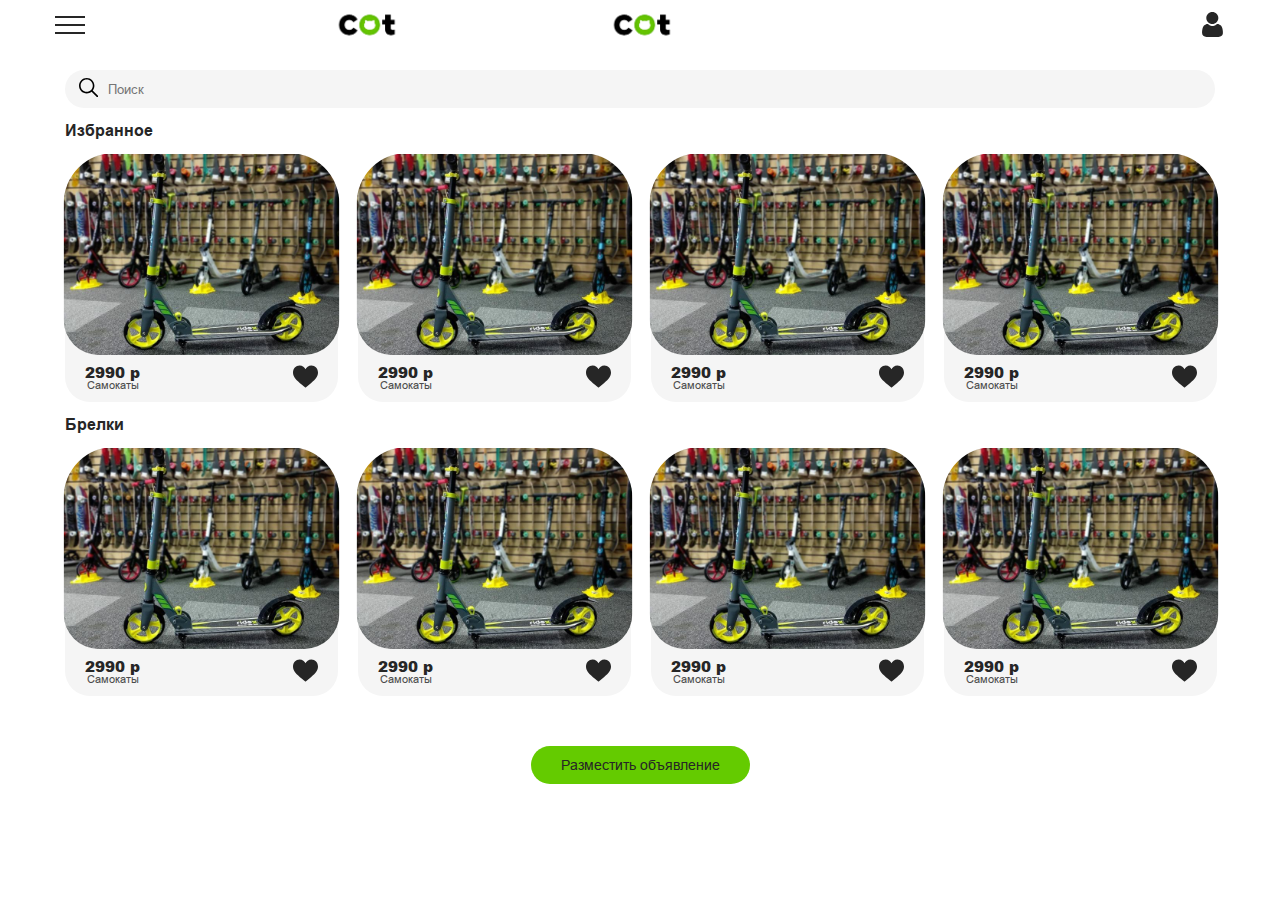
==== products.html @ 9c45a815 "all" ====
<!DOCTYPE html>
<html lang="en">
   <head>
      <meta charset="UTF-8" />
      <meta name="viewport" content="width=device-width, initial-scale=1.0" />
      <title>Cot – Products</title>
      <link rel="shortcut icon" href="favicon.ico" />
      <link rel="stylesheet" href="./css/products.min.css" />
   </head>
   <body>
      <div class="wrapper">
         <header class="header">
   <div class="header__container container">
      <div class="header__menu menu">
         <div class="menu__icon icon-menu">
            <span></span>
            <span></span>
            <span></span>
         </div>
         <nav class="menu__body">
            <div class="menu__header">
               <div class="menu__container container">
                  <p class="menu__title">Категории</p>
                  <div class="menu__icon icon-menu active">
                     <span></span>
                     <span></span>
                     <span></span>
                  </div>
               </div>
            </div>
            <ul class="menu__list">
               <li>
                  <a href="./products.html" class="menu__link">
                     <div class="menu__cat-icon">
                        <svg
                           xmlns="http://www.w3.org/2000/svg"
                           viewBox="0 0 510.234 510.234"
                        >
                           <path
                              d="m92.091 324.249c-11.946 0-21.666 9.719-21.666 21.666 0 11.946 9.719 21.666 21.666 21.666s21.666-9.719 21.666-21.666c-.001-11.947-9.72-21.666-21.666-21.666zm0 28.331c-3.675 0-6.666-2.99-6.666-6.666s2.99-6.666 6.666-6.666 6.666 2.99 6.666 6.666c-.001 3.676-2.991 6.666-6.666 6.666z"
                           />
                           <path
                              d="m420.723 324.249c-11.946 0-21.666 9.719-21.666 21.666 0 11.946 9.719 21.666 21.666 21.666s21.666-9.719 21.666-21.666-9.72-21.666-21.666-21.666zm0 28.331c-3.675 0-6.666-2.99-6.666-6.666s2.99-6.666 6.666-6.666 6.666 2.99 6.666 6.666-2.991 6.666-6.666 6.666z"
                           />
                           <path
                              d="m491.039 282.009v-.051-67.928c0-8.511-2.277-16.889-6.584-24.229l-8.697-14.821c-2.097-3.573-6.693-4.771-10.264-2.672-3.572 2.096-4.769 6.692-2.672 10.264l8.697 14.821c2.958 5.041 4.521 10.793 4.521 16.638v1.149h-15.06c-8.677 0-15.736 7.059-15.736 15.736v42.806c0 8.677 7.059 15.736 15.736 15.736h15.124c.461 3.7 3.611 6.565 7.436 6.565h.35c6.256 0 11.345 5.089 11.345 11.345v12.152h-30.121c-9.024-15.118-25.541-25.27-44.391-25.27s-35.367 10.152-44.391 25.27h-75.362l9.369-20.896c1.031-2.299 1.554-4.744 1.554-7.265v-61.179h50.129c4.142 0 7.5-3.358 7.5-7.5s-3.358-7.5-7.5-7.5h-35.125v-57.525h82.287l-.061 57.525h-15.139c-4.142 0-7.5 3.358-7.5 7.5s3.358 7.5 7.5 7.5h15.139c8.306 0 15.064-6.758 15.064-15.064v-60.084c0-6.809-5.539-12.361-12.418-12.377h-174.524c-3.029 0-5.956 1.095-8.24 3.083l-81.931 71.284c-2.36 2.054-3.198 5.356-2.102 8.286s3.896 4.872 7.024 4.872h144.895v61.179c0 .392-.081.771-.241 1.128l-12.12 27.033h-85.493c-4.142 0-7.5 3.358-7.5 7.5s3.358 7.5 7.5 7.5h171.301c-.83 3.669-1.282 7.479-1.282 11.396 0 1.257.061 2.499.15 3.734h-225.6c.089-1.235.15-2.477.15-3.734 0-3.916-.453-7.727-1.282-11.396h24.602c4.142 0 7.5-3.358 7.5-7.5s-3.358-7.5-7.5-7.5h-30.595c-5.321-8.915-13.249-16.094-22.725-20.491v-72.902l107.63-93.644c3.579-3.114 8.163-4.829 12.907-4.829h177.475c11.611 0 22.475 6.221 28.352 16.235l6.504 11.084c2.096 3.572 6.691 4.768 10.265 2.673 3.572-2.096 4.769-6.692 2.673-10.265l-6.504-11.084c-8.559-14.584-24.38-23.644-41.289-23.644h-177.475c-8.364 0-16.445 3.023-22.753 8.513l-108.09 94.044h-50.764c-29.052.001-52.687 23.636-52.687 52.688v80.587c0 8.913 7.251 16.164 16.164 16.164h27.792c7.519 19.251 26.254 32.932 48.135 32.932s40.616-13.68 48.135-32.932h232.362c7.519 19.251 26.254 32.932 48.135 32.932 21.882 0 40.617-13.68 48.136-32.932h25.163c8.94 0 16.213-7.273 16.213-16.212v-41.069c-.001-12.05-8.132-22.236-19.196-25.359zm-30.06-51.83h15.06v14.639h-15.795v-13.903c0-.405.33-.736.735-.736zm-.735 43.543v-13.903h15.795v14.639h-15.06c-.405 0-.735-.33-.735-.736zm-163.356-116.068h15.009v57.525h-15.009zm-58.727 0h43.728v57.525h-109.845zm-139.405 72.557v64.483c-2.184-.283-4.406-.444-6.666-.444-18.865 0-35.394 10.169-44.413 25.308-.248-.025-.499-.038-.753-.038h-31.924v-37.918h20.398c12.477 0 22.627-10.151 22.627-22.628s-10.15-22.627-22.627-22.627h-3.284c5.92-3.873 12.985-6.135 20.573-6.135h46.069zm-63.358 21.134c4.206 0 7.627 3.422 7.627 7.627 0 4.206-3.422 7.628-7.627 7.628h-20.365c.186-5.456 1.531-10.622 3.806-15.255zm-19.234 98.304c-.642 0-1.164-.522-1.164-1.164v-13.966h26.707c-.83 3.669-1.282 7.479-1.282 11.396 0 1.257.061 2.499.15 3.734zm75.927 32.931c-20.217 0-36.666-16.448-36.666-36.666s16.448-36.666 36.666-36.666 36.666 16.448 36.666 36.666-16.449 36.666-36.666 36.666zm328.632 0c-20.217 0-36.666-16.448-36.666-36.666s16.448-36.666 36.666-36.666 36.666 16.448 36.666 36.666-16.449 36.666-36.666 36.666zm73.298-32.931h-21.783c.089-1.235.15-2.477.15-3.734 0-3.916-.453-7.727-1.282-11.396h24.128v13.917c0 .669-.544 1.213-1.213 1.213z"
                           />
                           <path
                              d="m277.55 256.916c4.142 0 7.5-3.358 7.5-7.5s-3.358-7.5-7.5-7.5h-14.413c-4.142 0-7.5 3.358-7.5 7.5s3.358 7.5 7.5 7.5z"
                           />
                        </svg>
                     </div>
                     Автомобили
                  </a>
               </li>
               <li>
                  <a href="./products.html" class="menu__link">
                     <div class="menu__cat-icon">
                        <svg
                           xmlns="http://www.w3.org/2000/svg"
                           viewBox="0 0 512 512"
                        >
                           <path
                              d="M471.982,417.008Q472,416.5,472,416a32.036,32.036,0,0,0-32-32V236l28.8-21.6a8,8,0,0,0-.08-12.859L400,151.322V64a8,8,0,0,0,8-8V24a8,8,0,0,0-8-8H320a8,8,0,0,0-8,8V56a8,8,0,0,0,8,8V92.861l-59.28-43.32a8,8,0,0,0-9.44,0l-208,152A8,8,0,0,0,43.2,214.4L72,236V384a32.036,32.036,0,0,0-32,32q0,.5.018,1.008A32,32,0,0,0,48,480H464a32,32,0,0,0,7.982-62.992ZM328,32h64V48H328Zm8,72V64h48v75.63L335.243,104ZM256,65.908,450.555,208.084l-18.628,13.971L260.706,97.53a8,8,0,0,0-9.412,0L80.073,222.055,61.445,208.084ZM32,448a16.019,16.019,0,0,1,15.76-16l.019,0c.409.057.818.106,1.235.133a8,8,0,0,0,8.023-10.716A15.727,15.727,0,0,1,56,416a16.019,16.019,0,0,1,16-16v64H48A16.019,16.019,0,0,1,32,448Zm344,16H280V288h96Zm16,0V280a8,8,0,0,0-8-8H272a8,8,0,0,0-8,8V464H88V236.074L256,113.892,424,236.074V464Zm72,0H440V400a16.019,16.019,0,0,1,16,16,15.727,15.727,0,0,1-1.037,5.421,8,8,0,0,0,8.023,10.716c.417-.027.826-.076,1.235-.133l.019,0a16,16,0,0,1-.24,32Z"
                           />
                           <path
                              d="M224,272H128a8,8,0,0,0-8,8V392a8,8,0,0,0,8,8h96a8,8,0,0,0,8-8V280A8,8,0,0,0,224,272Zm-8,56H184V288h32Zm-48-40v40H136V288Zm-32,56h32v40H136Zm48,40V344h32v40Z"
                           />
                           <circle
                              cx="304"
                              cy="368"
                              r="8"
                              transform="translate(-152.323 508.032) rotate(-67.5)"
                           />
                        </svg>
                     </div>
                     Техника для дома</a
                  >
               </li>
               <li>
                  <a href="./products.html" class="menu__link">
                     <div class="menu__cat-icon">
                        <svg
                           xmlns="http://www.w3.org/2000/svg"
                           xmlns:xlink="http://www.w3.org/1999/xlink"
                           viewBox="0 0 512 512"
                        >
                           <path
                              d="M502,0.062H262c-5.523,0-10,4.477-10,10v142h-92.654c15.785-35.522,17.778-70.12,17.865-71.771    c0.196-3.742-1.717-7.279-4.955-9.164c-3.24-1.886-7.259-1.803-10.416,0.215c-1.17,0.748-23.042,14.904-43.369,40.162    c-3.229-45.853-20.147-80.746-20.939-82.357c-1.683-3.42-5.162-5.586-8.973-5.586c-0.002,0-0.005,0-0.007,0    c-3.813,0.002-7.293,2.174-8.972,5.598c-0.785,1.602-17.46,36.117-20.782,81.568c-20.4-25.052-42.383-38.754-43.561-39.478    c-3.165-1.946-7.148-1.976-10.343-0.079c-3.195,1.897-5.074,5.41-4.88,9.12c0.096,1.833,2.546,44.321,23.639,83.572H13.032    c-3.071,0-5.973,1.412-7.868,3.828s-2.576,5.57-1.844,8.553l23.672,96.547C11.595,276.031,0,289.716,0,306.063    c0,14.525,9.158,26.945,22,31.807v164.068c0,5.522,4.477,10,10,10s10-4.478,10-10V340.063h238v161.875c0,5.522,4.477,10,10,10    s10-4.478,10-10V340.063c18.748,0,34-15.252,34-34c0-4.99-1.089-9.727-3.029-14H502c5.523,0,10-4.478,10-10v-272    C512,4.539,507.523,0.062,502,0.062z M268.261,172.063c9.925,0,18,8.075,18,18c0,9.925-8.074,17.999-17.999,17.999H148.67    c-2.988,0-5.419-2.431-5.419-5.419v-25.161c0-2.988,2.431-5.419,5.419-5.419H268.261z M291.023,228.062v44h-98.462    c-12.131,0-22-9.869-22-22c0-12.131,9.869-22,22-22h75.701H291.023z M156.803,272.063h-17.607c-12.132,0-22.001-9.87-22.001-22    c0-12.131,9.869-22,22-22h9.475h8.133c-3.954,6.403-6.242,13.938-6.242,22C150.561,258.125,152.849,265.659,156.803,272.063z     M117.925,147.435c0.625-0.626,1.184-1.338,1.64-2.146c10.168-18.014,23.505-32.337,34.263-42.132    c-3.009,14.828-8.588,34.493-18.778,52.878c-3.146,2.005-5.821,4.681-7.826,7.827h-11.502    C116.664,158.346,117.389,152.868,117.925,147.435z M88.577,61.702c5.075,16.189,10.412,39.235,10.425,64.589    c0.006,12.151-1.2,24.756-3.59,37.573H81.851c-2.403-12.806-3.622-25.402-3.628-37.545C78.209,100.96,83.521,77.898,88.577,61.702    z M23.305,102.594c10.795,9.577,24.259,23.766,34.533,41.966c0.392,0.694,0.861,1.315,1.38,1.876    c0.548,5.76,1.314,11.573,2.32,17.427H46.835c-1.449-2.261-2.832-4.555-4.131-6.858C32.074,138.172,26.348,117.773,23.305,102.594    z M25.78,183.864h15.704H73.7h6.364h23.507h19.68v18.779c0,2.814,0.467,5.52,1.315,8.052    c-15.967,5.953-27.371,21.352-27.371,39.367c0,8.062,2.288,15.597,6.242,22H47.405L25.78,183.864z M300,320.063H34    c-7.72,0-14-6.28-14-14c0-7.72,6.28-14,14-14h5.507c0.015,0,0.031,0.002,0.046,0.002c0.011,0,0.022-0.002,0.032-0.002h99.61H300    c7.72,0,14,6.28,14,14C314,313.782,307.72,320.063,300,320.063z M492,272.063L492,272.063H311.023v-54    c0-5.294-4.116-9.615-9.322-9.966c2.907-5.369,4.561-11.512,4.561-18.034c0-19.692-15.057-35.93-34.262-37.814V20.062h220V272.063    z"
                           />
                           <path
                              d="M462,40.049H302c-5.523,0-10,4.477-10,10v80.513c0,5.523,4.477,10,10,10s10-4.477,10-10V60.049h140v172.027h-65    c-5.523,0-10,4.477-10,10s4.477,10,10,10h75c5.523,0,10-4.477,10-10.001V50.049C472,44.526,467.523,40.049,462,40.049z"
                           />
                           <path
                              d="M356.57,235.002c-1.86-1.86-4.44-2.93-7.07-2.93s-5.21,1.07-7.07,2.93c-1.86,1.86-2.93,4.44-2.93,7.07    c0,2.64,1.07,5.21,2.93,7.07c1.86,1.87,4.44,2.93,7.07,2.93s5.21-1.06,7.07-2.93c1.86-1.86,2.93-4.43,2.93-7.07    C359.5,239.442,358.43,236.861,356.57,235.002z"
                           />
                           <path
                              d="M432.262,173.713l-43.301-75c-1.786-3.094-5.087-5-8.66-5s-6.874,1.906-8.66,5l-43.301,75c-1.787,3.094-1.787,6.906,0,10    c1.786,3.094,5.087,5,8.66,5h86.603c3.572,0,6.874-1.906,8.659-5C434.049,180.619,434.049,176.807,432.262,173.713z     M354.32,168.713l25.981-45l25.981,45H354.32z"
                           />
                        </svg>
                     </div>
                     Декор</a
                  >
               </li>
               <li>
                  <a href="./products.html" class="menu__link">
                     <div class="menu__cat-icon">
                        <svg
                           xmlns="http://www.w3.org/2000/svg"
                           viewBox="0 0 511 511.99968"
                        >
                           <path
                              d="m347.339844 155.148438c-5.519532 0-10 4.46875-10 9.996093 0 5.523438 4.480468 10 10 10 5.53125 0 10-4.476562 10-10 0-5.527343-4.46875-9.996093-10-9.996093zm0 0"
                           />
                           <path
                              d="m165.644531 336.839844c-5.53125 0-10 4.480468-10 10 0 5.53125 4.46875 10 10 10 5.519531 0 10-4.46875 10-10 0-5.519532-4.480469-10-10-10zm0 0"
                           />
                           <path
                              d="m500.058594 61.519531c-3.375-.785156-6.921875.234375-9.359375 2.695313l-41.457031 41.785156h-19.875l-21.878907-22.667969v-20.152343l40.863281-41.472657c2.417969-2.453125 3.402344-5.980469 2.601563-9.335937-.796875-3.351563-3.265625-6.054688-6.53125-7.15625-10.265625-3.460938-21.007813-5.214844-31.933594-5.214844-32.570312 0-62.160156 15.1875-81.183593 41.667969-17.804688 24.789062-23.292969 55.167969-15.429688 84.242187l-73.660156 73.660156-122.71875-123v-24.140624c0-3.511719-1.84375-6.769532-4.855469-8.574219l-70.707031-42.429688c-3.9375-2.363281-8.972656-1.742187-12.214844 1.503907l-28.28125 28.277343c-3.242188 3.246094-3.863281 8.28125-1.503906 12.21875l42.421875 70.707031c1.804687 3.011719 5.058593 4.851563 8.570312 4.855469l24.132813.007813 122.730468 123-73.378906 73.378906c-29.074218-7.859375-59.46875-2.363281-84.269531 15.453125-26.464844 19.011719-41.640625 48.59375-41.640625 81.164063 0 10.921874 1.753906 21.667968 5.214844 31.929687 1.105468 3.285156 3.835937 5.765625 7.210937 6.546875 3.378907.785156 6.921875-.234375 9.363281-2.695312l41.453126-41.78125h19.984374l22.769532 22.769531v19.984375l-41.78125 41.453125c-2.460938 2.441406-3.480469 5.984375-2.695313 9.363281.78125 3.375 3.261719 6.105469 6.546875 7.210938 10.261719 3.460937 21.007813 5.214843 31.929688 5.214843 32.570312 0 62.148437-15.179687 81.164062-41.644531 17.816406-24.800781 23.3125-55.191406 15.453125-84.265625l58.933594-58.933594 13.5 14.664063-6.195313 6.191406c-3.90625 3.90625-3.90625 10.238281 0 14.144531 3.90625 3.902344 10.234376 3.902344 14.144532 0l5.609375-5.609375 126.664062 137.585938c.09375.101562.191407.199218.289063.296875 23.4375 23.4375 61.410156 23.445312 84.859375-.003907 23.382812-23.394531 23.382812-61.460937 0-84.855468-.101563-.101563-.207031-.199219-.3125-.296875l-137.800781-126.421875 5.546874-5.546875c3.90625-3.902344 3.90625-10.234375 0-14.140625s-10.234374-3.90625-14.144531 0l-6.152343 6.15625-14.691407-13.484375 59.21875-59.21875c8.417969 2.25 17.105469 3.390625 25.90625 3.390625 55.140625 0 99.996094-44.859375 99.996094-99.996094 0-10.925781-1.753906-21.667969-5.214844-31.933594-1.105469-3.285156-3.835937-5.765625-7.210937-6.546875zm-411.773438 40.414063c-1.875-1.878906-4.417968-2.835938-7.074218-2.835938l-22.617188-.007812-35.492188-59.257813 17.238282-17.238281 59.15625 35.5v22.617188c0 2.648437 1.050781 5.1875 2.921875 7.0625l125.65625 125.941406-14.144531 14.140625zm254.363282 195.0625 138.269531 126.847656c15.445312 15.609375 15.398437 40.882812-.144531 56.433594-15.578126 15.578125-40.796876 15.625-56.4375.136718l-127.078126-138.035156zm-14.75-13.535156-44.199219 44.191406-13.5-14.664063 43.007812-43.011719zm84.589843-103.464844c-8.746093 0-17.347656-1.402344-25.558593-4.167969-3.597657-1.207031-7.574219-.277344-10.261719 2.40625-50.132813 50.132813-158.15625 158.152344-197.933594 197.933594-2.6875 2.6875-3.621094 6.664062-2.40625 10.265625 8.3125 24.683594 4.335937 51.011718-10.914063 72.242187-15.207031 21.167969-38.871093 33.3125-64.917968 33.3125-2.925782 0-5.835938-.160156-8.71875-.46875l31.761718-31.515625c1.890626-1.875 2.957032-4.429687 2.957032-7.097656v-28.289062c0-2.652344-1.054688-5.195313-2.929688-7.070313l-28.628906-28.628906c-1.875-1.875-4.417969-2.929688-7.070312-2.929688h-28.289063c-2.667969 0-5.222656 1.066407-7.101563 2.957031l-31.511718 31.761719c-.3125-2.882812-.46875-5.792969-.46875-8.71875 0-26.050781 12.140625-49.710937 33.3125-64.917969 21.226562-15.25 47.558594-19.230468 72.246094-10.914062 3.597656 1.214844 7.574218.28125 10.261718-2.40625.550782-.546875 197.792969-197.792969 197.933594-197.933594 2.6875-2.6875 3.617188-6.660156 2.40625-10.261718-8.316406-24.683594-4.347656-51.003907 10.890625-72.21875 15.21875-21.1875 38.886719-33.335938 64.9375-33.335938 3.015625 0 6.011719.167969 8.980469.496094l-31.101563 31.566406c-1.84375 1.871094-2.875 4.390625-2.875 7.015625v28.289063c0 2.59375 1.003907 5.082031 2.804688 6.945312l27.628906 28.628906c1.882813 1.953125 4.480469 3.054688 7.195313 3.054688h28.289062c2.664062 0 5.21875-1.0625 7.097656-2.957032l31.511719-31.757812c.3125 2.882812.46875 5.792969.46875 8.71875 0 44.109375-35.886719 79.996094-79.996094 79.996094zm0 0"
                           />
                           <path
                              d="m311.988281 186.355469-125.136719 125.136719c-3.902343 3.902343-3.902343 10.234374 0 14.140624 3.90625 3.90625 10.238282 3.90625 14.144532 0l125.136718-125.136718c3.90625-3.902344 3.90625-10.234375 0-14.140625s-10.238281-3.90625-14.144531 0zm0 0"
                           />
                           <path
                              d="m438.355469 452c3.90625 3.894531 10.238281 3.894531 14.144531-.023438 3.898438-3.910156 3.886719-10.242187-.023438-14.140624l-90.136718-89.847657c-3.910156-3.898437-10.246094-3.886719-14.140625.023438-3.902344 3.914062-3.890625 10.242187.019531 14.140625zm0 0"
                           />
                        </svg>
                     </div>
                     Инструменты</a
                  >
               </li>
               <li>
                  <a href="./products.html" class="menu__link">
                     <div class="menu__cat-icon">
                        <svg
                           xmlns="http://www.w3.org/2000/svg"
                           xmlns:xlink="http://www.w3.org/1999/xlink"
                           viewBox="0 0 496.004 496.004"
                        >
                           <path
                              d="M493.661,178.346l-80-80c-1.151-1.148-2.624-1.918-4.224-2.208l-88-16c-4.347-0.791-8.512,2.092-9.303,6.439     c-0.086,0.47-0.129,0.947-0.129,1.425c-0.023,2.542-0.251,5.078-0.68,7.584l-55.32-13.824v-2.56     c21.645-4.418,35.61-25.547,31.192-47.192C282.779,10.365,261.65-3.6,240.005,0.818c-18.621,3.801-31.996,20.179-32,39.184h16     c0-13.255,10.745-24,24-24c13.255,0,24,10.745,24,24s-10.745,24-24,24c-4.418,0-8,3.582-8,8v9.752l-55.32,13.832     c-0.429-2.506-0.657-5.042-0.68-7.584c0.001-2.373-1.051-4.623-2.872-6.144c-1.811-1.542-4.226-2.175-6.56-1.72l-88,16     c-1.6,0.29-3.073,1.06-4.224,2.208l-80,80c-3.123,3.124-3.123,8.188,0,11.312l64,64c3.124,3.123,8.188,3.123,11.312,0     l18.344-18.344v52.688h-56c-22.025-0.064-39.931,17.74-39.995,39.765c-0.037,12.721,5.997,24.696,16.243,32.235     C-1.42,372.915-5.279,397.71,7.635,415.383c2.411,3.3,5.318,6.207,8.618,8.618c-17.739,13.054-21.537,38.018-8.483,55.757     c7.54,10.245,19.515,16.279,32.235,16.243h288c2.122,0,4.156-0.844,5.656-2.344l64-64c1.481-1.507,2.299-3.543,2.272-5.656h0.072     V235.314l18.344,18.344c3.124,3.123,8.188,3.123,11.312,0l64-64C496.784,186.534,496.784,181.469,493.661,178.346z      M248.005,96.242l58.176,14.544c-12.058,20.553-34.357,32.901-58.176,32.216c-23.819,0.685-46.118-11.663-58.176-32.216     L248.005,96.242z M16.005,328.002c0-13.255,10.745-24,24-24h176c13.255,0,24,10.745,24,24s-10.745,24-24,24h-176     C26.75,352.002,16.005,341.256,16.005,328.002z M16.005,392.002c0-13.255,10.745-24,24-24h176c13.255,0,24,10.745,24,24     s-10.745,24-24,24h-176C26.75,416.002,16.005,405.256,16.005,392.002z M216.005,480.002h-16h-160c-13.255,0-24-10.745-24-24     s10.745-24,24-24h176c13.255,0,24,10.745,24,24S229.26,480.002,216.005,480.002z M336.005,468.69v-36.688h36.688L336.005,468.69z      M424.005,236.69l-50.344-50.344l-11.312,11.312l21.656,21.656v196.688h-56c-4.418,0-8,3.582-8,8v56h-72.208     c13.315-17.25,10.126-42.027-7.123-55.343c-0.289-0.223-0.581-0.442-0.877-0.657c17.673-12.913,21.532-37.708,8.619-55.382     c-2.411-3.3-5.318-6.207-8.619-8.618c17.74-13.054,21.538-38.018,8.483-55.757c-7.548-10.257-19.541-16.292-32.275-16.243h-104     v-68.688l21.656-21.656l-11.312-11.312L72.005,236.69l-52.688-52.688l72.576-72.576l76.8-13.96     c5.232,34.688,38.8,61.536,79.296,61.536c40.496,0,74.064-26.848,79.296-61.536l76.8,13.96l72.608,72.576L424.005,236.69z"
                           />
                           <rect
                              x="32.005"
                              y="320.002"
                              width="192"
                              height="16"
                           />
                           <rect
                              x="32.005"
                              y="384.002"
                              width="184"
                              height="16"
                           />
                           <rect
                              x="32.005"
                              y="448.002"
                              width="184"
                              height="16"
                           />
                        </svg>
                     </div>
                     Одежда и обувь</a
                  >
               </li>
            </ul>
         </nav>
      </div>

<<<<<<< HEAD
      <a href="/cot/" class="header__logo"
         ><picture><source srcset="./img/logo.webp" type="image/webp"><img src="./img/logo.png" alt="" /></picture>
      </a>
=======
      <a href="/cot/" class="header__logo"><picture><source srcset="./img/logo.webp" type="image/webp"><img src="./img/logo.png" alt="" /></picture> </a>
>>>>>>> b53482362ee9ed5b7cde7832494dd23fc60094b0

      <a href="./login.html" class="header__login login-header">
         <div class="login-header__icon">
            <svg viewBox="-42 0 512 512.002" xmlns="http://www.w3.org/2000/svg">
               <path
                  d="m210.351562 246.632812c33.882813 0 63.222657-12.152343 87.195313-36.128906 23.972656-23.972656 36.125-53.304687 36.125-87.191406 0-33.875-12.152344-63.210938-36.128906-87.191406-23.976563-23.96875-53.3125-36.121094-87.191407-36.121094-33.886718 0-63.21875 12.152344-87.191406 36.125s-36.128906 53.308594-36.128906 87.1875c0 33.886719 12.15625 63.222656 36.132812 87.195312 23.976563 23.96875 53.3125 36.125 87.1875 36.125zm0 0"
               />
               <path
                  d="m426.128906 393.703125c-.691406-9.976563-2.089844-20.859375-4.148437-32.351563-2.078125-11.578124-4.753907-22.523437-7.957031-32.527343-3.308594-10.339844-7.808594-20.550781-13.371094-30.335938-5.773438-10.15625-12.554688-19-20.164063-26.277343-7.957031-7.613282-17.699219-13.734376-28.964843-18.199219-11.226563-4.441407-23.667969-6.691407-36.976563-6.691407-5.226563 0-10.28125 2.144532-20.042969 8.5-6.007812 3.917969-13.035156 8.449219-20.878906 13.460938-6.707031 4.273438-15.792969 8.277344-27.015625 11.902344-10.949219 3.542968-22.066406 5.339844-33.039063 5.339844-10.972656 0-22.085937-1.796876-33.046874-5.339844-11.210938-3.621094-20.296876-7.625-26.996094-11.898438-7.769532-4.964844-14.800782-9.496094-20.898438-13.46875-9.75-6.355468-14.808594-8.5-20.035156-8.5-13.3125 0-25.75 2.253906-36.972656 6.699219-11.257813 4.457031-21.003906 10.578125-28.96875 18.199219-7.605469 7.28125-14.390625 16.121094-20.15625 26.273437-5.558594 9.785157-10.058594 19.992188-13.371094 30.339844-3.199219 10.003906-5.875 20.945313-7.953125 32.523437-2.058594 11.476563-3.457031 22.363282-4.148437 32.363282-.679688 9.796875-1.023438 19.964844-1.023438 30.234375 0 26.726562 8.496094 48.363281 25.25 64.320312 16.546875 15.746094 38.441406 23.734375 65.066406 23.734375h246.53125c26.625 0 48.511719-7.984375 65.0625-23.734375 16.757813-15.945312 25.253906-37.585937 25.253906-64.324219-.003906-10.316406-.351562-20.492187-1.035156-30.242187zm0 0"
               />
            </svg>
         </div>
      </a>
   </div>
</header>

         <main class="main">
            <section class="products">
               <div class="products__container container">
                  <div class="products__search search input">
                     <button type="submit" class="search__icon">
                        <svg
                           class=""
                           xmlns="http://www.w3.org/2000/svg"
                           xmlns:xlink="http://www.w3.org/1999/xlink"
                           viewBox="0 0 512.005 512.005"
                        >
                           <path
                              d="M505.749,475.587l-145.6-145.6c28.203-34.837,45.184-79.104,45.184-127.317c0-111.744-90.923-202.667-202.667-202.667 S0,90.925,0,202.669s90.923,202.667,202.667,202.667c48.213,0,92.48-16.981,127.317-45.184l145.6,145.6 c4.16,4.16,9.621,6.251,15.083,6.251s10.923-2.091,15.083-6.251C514.091,497.411,514.091,483.928,505.749,475.587z M202.667,362.669c-88.235,0-160-71.765-160-160s71.765-160,160-160s160,71.765,160,160S290.901,362.669,202.667,362.669z"
                           />
                        </svg>
                     </button>

                     <input
                        class="input__input search__input"
                        type="text"
                        placeholder="Поиск"
                     />
                  </div>
                  <div class="products__products">
                     <div class="products__row">
                        <h1 class="products__title">Избранное</h1>

                        <div class="products__slider">
                           <div class="products__arrows">
                              <button
                                 type="button"
                                 class="arrows__arrow arrows__prev"
                              >
                                 <svg
                                    xmlns="http://www.w3.org/2000/svg"
                                    xmlns:xlink="http://www.w3.org/1999/xlink"
                                    viewBox="0 0 512.002 512.002"
                                 >
                                    <path
                                       d="M388.425,241.951L151.609,5.79c-7.759-7.733-20.321-7.72-28.067,0.04c-7.74,7.759-7.72,20.328,0.04,28.067l222.72,222.105 L123.574,478.106c-7.759,7.74-7.779,20.301-0.04,28.061c3.883,3.89,8.97,5.835,14.057,5.835c5.074,0,10.141-1.932,14.017-5.795 l236.817-236.155c3.737-3.718,5.834-8.778,5.834-14.05S392.156,245.676,388.425,241.951z"
                                    />
                                 </svg>
                              </button>
                              <button
                                 type="button"
                                 class="arrows__arrow arrows__next"
                              >
                                 <svg
                                    xmlns="http://www.w3.org/2000/svg"
                                    xmlns:xlink="http://www.w3.org/1999/xlink"
                                    viewBox="0 0 512.002 512.002"
                                 >
                                    <path
                                       d="M388.425,241.951L151.609,5.79c-7.759-7.733-20.321-7.72-28.067,0.04c-7.74,7.759-7.72,20.328,0.04,28.067l222.72,222.105 L123.574,478.106c-7.759,7.74-7.779,20.301-0.04,28.061c3.883,3.89,8.97,5.835,14.057,5.835c5.074,0,10.141-1.932,14.017-5.795 l236.817-236.155c3.737-3.718,5.834-8.778,5.834-14.05S392.156,245.676,388.425,241.951z"
                                    />
                                 </svg>
                              </button>
                           </div>

                           <div class="products__cards">
                              <div class="products__card card-product">
                                 <div class="card-product__inner">
                                    <a href="#" class="card-product__img">
                                       <img
                                          src="./img/products/scooter.jpg"
                                          alt=""
                                       />
                                    </a>
                                    <div class="card-product__body">
                                       <div class="card-product__info">
                                          <span class="card-product__price"
                                             >2990 р</span
                                          >
                                          <span class="card-product__category"
                                             >Самокаты</span
                                          >
                                       </div>

                                       <button class="card-product__like">
                                          <svg
                                             xmlns="http://www.w3.org/2000/svg"
                                             xmlns:xlink="http://www.w3.org/1999/xlink"
                                             viewBox="0 0 512 512"
                                          >
                                             <path
                                                d="M376,30c-27.783,0-53.255,8.804-75.707,26.168c-21.525,16.647-35.856,37.85-44.293,53.268
														c-8.437-15.419-22.768-36.621-44.293-53.268C189.255,38.804,163.783,30,136,30C58.468,30,0,93.417,0,177.514
														c0,90.854,72.943,153.015,183.369,247.118c18.752,15.981,40.007,34.095,62.099,53.414C248.38,480.596,252.12,482,256,482
														s7.62-1.404,10.532-3.953c22.094-19.322,43.348-37.435,62.111-53.425C439.057,330.529,512,268.368,512,177.514
														C512,93.417,453.532,30,376,30z"
                                             />
                                          </svg>
                                       </button>
                                    </div>
                                 </div>
                              </div>
                              <div class="products__card card-product">
                                 <div class="card-product__inner">
                                    <a href="#" class="card-product__img">
                                       <img
                                          src="./img/products/scooter.jpg"
                                          alt=""
                                       />
                                    </a>
                                    <div class="card-product__body">
                                       <div class="card-product__info">
                                          <span class="card-product__price"
                                             >2990 р</span
                                          >
                                          <span class="card-product__category"
                                             >Самокаты</span
                                          >
                                       </div>

                                       <button class="card-product__like">
                                          <svg
                                             xmlns="http://www.w3.org/2000/svg"
                                             xmlns:xlink="http://www.w3.org/1999/xlink"
                                             viewBox="0 0 512 512"
                                          >
                                             <path
                                                d="M376,30c-27.783,0-53.255,8.804-75.707,26.168c-21.525,16.647-35.856,37.85-44.293,53.268
														c-8.437-15.419-22.768-36.621-44.293-53.268C189.255,38.804,163.783,30,136,30C58.468,30,0,93.417,0,177.514
														c0,90.854,72.943,153.015,183.369,247.118c18.752,15.981,40.007,34.095,62.099,53.414C248.38,480.596,252.12,482,256,482
														s7.62-1.404,10.532-3.953c22.094-19.322,43.348-37.435,62.111-53.425C439.057,330.529,512,268.368,512,177.514
														C512,93.417,453.532,30,376,30z"
                                             />
                                          </svg>
                                       </button>
                                    </div>
                                 </div>
                              </div>
                              <div class="products__card card-product">
                                 <div class="card-product__inner">
                                    <a href="#" class="card-product__img">
                                       <img
                                          src="./img/products/scooter.jpg"
                                          alt=""
                                       />
                                    </a>
                                    <div class="card-product__body">
                                       <div class="card-product__info">
                                          <span class="card-product__price"
                                             >2990 р</span
                                          >
                                          <span class="card-product__category"
                                             >Самокаты</span
                                          >
                                       </div>

                                       <button class="card-product__like">
                                          <svg
                                             xmlns="http://www.w3.org/2000/svg"
                                             xmlns:xlink="http://www.w3.org/1999/xlink"
                                             viewBox="0 0 512 512"
                                          >
                                             <path
                                                d="M376,30c-27.783,0-53.255,8.804-75.707,26.168c-21.525,16.647-35.856,37.85-44.293,53.268
														c-8.437-15.419-22.768-36.621-44.293-53.268C189.255,38.804,163.783,30,136,30C58.468,30,0,93.417,0,177.514
														c0,90.854,72.943,153.015,183.369,247.118c18.752,15.981,40.007,34.095,62.099,53.414C248.38,480.596,252.12,482,256,482
														s7.62-1.404,10.532-3.953c22.094-19.322,43.348-37.435,62.111-53.425C439.057,330.529,512,268.368,512,177.514
														C512,93.417,453.532,30,376,30z"
                                             />
                                          </svg>
                                       </button>
                                    </div>
                                 </div>
                              </div>
                              <div class="products__card card-product">
                                 <div class="card-product__inner">
                                    <a href="#" class="card-product__img">
                                       <img
                                          src="./img/products/scooter.jpg"
                                          alt=""
                                       />
                                    </a>
                                    <div class="card-product__body">
                                       <div class="card-product__info">
                                          <span class="card-product__price"
                                             >2990 р</span
                                          >
                                          <span class="card-product__category"
                                             >Самокаты</span
                                          >
                                       </div>

                                       <button class="card-product__like">
                                          <svg
                                             xmlns="http://www.w3.org/2000/svg"
                                             xmlns:xlink="http://www.w3.org/1999/xlink"
                                             viewBox="0 0 512 512"
                                          >
                                             <path
                                                d="M376,30c-27.783,0-53.255,8.804-75.707,26.168c-21.525,16.647-35.856,37.85-44.293,53.268
														c-8.437-15.419-22.768-36.621-44.293-53.268C189.255,38.804,163.783,30,136,30C58.468,30,0,93.417,0,177.514
														c0,90.854,72.943,153.015,183.369,247.118c18.752,15.981,40.007,34.095,62.099,53.414C248.38,480.596,252.12,482,256,482
														s7.62-1.404,10.532-3.953c22.094-19.322,43.348-37.435,62.111-53.425C439.057,330.529,512,268.368,512,177.514
														C512,93.417,453.532,30,376,30z"
                                             />
                                          </svg>
                                       </button>
                                    </div>
                                 </div>
                              </div>
                           </div>
                        </div>
                     </div>

                     <div class="products__row">
                        <h1 class="products__title">Брелки</h1>

                        <div class="products__slider">
                           <div class="products__arrows">
                              <button
                                 type="button"
                                 class="arrows__arrow arrows__prev"
                              >
                                 <svg
                                    xmlns="http://www.w3.org/2000/svg"
                                    xmlns:xlink="http://www.w3.org/1999/xlink"
                                    viewBox="0 0 512.002 512.002"
                                 >
                                    <path
                                       d="M388.425,241.951L151.609,5.79c-7.759-7.733-20.321-7.72-28.067,0.04c-7.74,7.759-7.72,20.328,0.04,28.067l222.72,222.105 L123.574,478.106c-7.759,7.74-7.779,20.301-0.04,28.061c3.883,3.89,8.97,5.835,14.057,5.835c5.074,0,10.141-1.932,14.017-5.795 l236.817-236.155c3.737-3.718,5.834-8.778,5.834-14.05S392.156,245.676,388.425,241.951z"
                                    />
                                 </svg>
                              </button>
                              <button
                                 type="button"
                                 class="arrows__arrow arrows__next"
                              >
                                 <svg
                                    xmlns="http://www.w3.org/2000/svg"
                                    xmlns:xlink="http://www.w3.org/1999/xlink"
                                    viewBox="0 0 512.002 512.002"
                                 >
                                    <path
                                       d="M388.425,241.951L151.609,5.79c-7.759-7.733-20.321-7.72-28.067,0.04c-7.74,7.759-7.72,20.328,0.04,28.067l222.72,222.105 L123.574,478.106c-7.759,7.74-7.779,20.301-0.04,28.061c3.883,3.89,8.97,5.835,14.057,5.835c5.074,0,10.141-1.932,14.017-5.795 l236.817-236.155c3.737-3.718,5.834-8.778,5.834-14.05S392.156,245.676,388.425,241.951z"
                                    />
                                 </svg>
                              </button>
                           </div>

                           <div class="products__cards">
                              <div class="products__card card-product">
                                 <div class="card-product__inner">
                                    <a href="#" class="card-product__img">
                                       <img
                                          src="./img/products/scooter.jpg"
                                          alt=""
                                       />
                                    </a>
                                    <div class="card-product__body">
                                       <div class="card-product__info">
                                          <span class="card-product__price"
                                             >2990 р</span
                                          >
                                          <span class="card-product__category"
                                             >Самокаты</span
                                          >
                                       </div>

                                       <button class="card-product__like">
                                          <svg
                                             xmlns="http://www.w3.org/2000/svg"
                                             xmlns:xlink="http://www.w3.org/1999/xlink"
                                             viewBox="0 0 512 512"
                                          >
                                             <path
                                                d="M376,30c-27.783,0-53.255,8.804-75.707,26.168c-21.525,16.647-35.856,37.85-44.293,53.268
														c-8.437-15.419-22.768-36.621-44.293-53.268C189.255,38.804,163.783,30,136,30C58.468,30,0,93.417,0,177.514
														c0,90.854,72.943,153.015,183.369,247.118c18.752,15.981,40.007,34.095,62.099,53.414C248.38,480.596,252.12,482,256,482
														s7.62-1.404,10.532-3.953c22.094-19.322,43.348-37.435,62.111-53.425C439.057,330.529,512,268.368,512,177.514
														C512,93.417,453.532,30,376,30z"
                                             />
                                          </svg>
                                       </button>
                                    </div>
                                 </div>
                              </div>
                              <div class="products__card card-product">
                                 <div class="card-product__inner">
                                    <a href="#" class="card-product__img">
                                       <img
                                          src="./img/products/scooter.jpg"
                                          alt=""
                                       />
                                    </a>
                                    <div class="card-product__body">
                                       <div class="card-product__info">
                                          <span class="card-product__price"
                                             >2990 р</span
                                          >
                                          <span class="card-product__category"
                                             >Самокаты</span
                                          >
                                       </div>

                                       <button class="card-product__like">
                                          <svg
                                             xmlns="http://www.w3.org/2000/svg"
                                             xmlns:xlink="http://www.w3.org/1999/xlink"
                                             viewBox="0 0 512 512"
                                          >
                                             <path
                                                d="M376,30c-27.783,0-53.255,8.804-75.707,26.168c-21.525,16.647-35.856,37.85-44.293,53.268
														c-8.437-15.419-22.768-36.621-44.293-53.268C189.255,38.804,163.783,30,136,30C58.468,30,0,93.417,0,177.514
														c0,90.854,72.943,153.015,183.369,247.118c18.752,15.981,40.007,34.095,62.099,53.414C248.38,480.596,252.12,482,256,482
														s7.62-1.404,10.532-3.953c22.094-19.322,43.348-37.435,62.111-53.425C439.057,330.529,512,268.368,512,177.514
														C512,93.417,453.532,30,376,30z"
                                             />
                                          </svg>
                                       </button>
                                    </div>
                                 </div>
                              </div>
                              <div class="products__card card-product">
                                 <div class="card-product__inner">
                                    <a href="#" class="card-product__img">
                                       <img
                                          src="./img/products/scooter.jpg"
                                          alt=""
                                       />
                                    </a>
                                    <div class="card-product__body">
                                       <div class="card-product__info">
                                          <span class="card-product__price"
                                             >2990 р</span
                                          >
                                          <span class="card-product__category"
                                             >Самокаты</span
                                          >
                                       </div>

                                       <button class="card-product__like">
                                          <svg
                                             xmlns="http://www.w3.org/2000/svg"
                                             xmlns:xlink="http://www.w3.org/1999/xlink"
                                             viewBox="0 0 512 512"
                                          >
                                             <path
                                                d="M376,30c-27.783,0-53.255,8.804-75.707,26.168c-21.525,16.647-35.856,37.85-44.293,53.268
														c-8.437-15.419-22.768-36.621-44.293-53.268C189.255,38.804,163.783,30,136,30C58.468,30,0,93.417,0,177.514
														c0,90.854,72.943,153.015,183.369,247.118c18.752,15.981,40.007,34.095,62.099,53.414C248.38,480.596,252.12,482,256,482
														s7.62-1.404,10.532-3.953c22.094-19.322,43.348-37.435,62.111-53.425C439.057,330.529,512,268.368,512,177.514
														C512,93.417,453.532,30,376,30z"
                                             />
                                          </svg>
                                       </button>
                                    </div>
                                 </div>
                              </div>
                              <div class="products__card card-product">
                                 <div class="card-product__inner">
                                    <a href="#" class="card-product__img">
                                       <img
                                          src="./img/products/scooter.jpg"
                                          alt=""
                                       />
                                    </a>
                                    <div class="card-product__body">
                                       <div class="card-product__info">
                                          <span class="card-product__price"
                                             >2990 р</span
                                          >
                                          <span class="card-product__category"
                                             >Самокаты</span
                                          >
                                       </div>

                                       <button class="card-product__like">
                                          <svg
                                             xmlns="http://www.w3.org/2000/svg"
                                             xmlns:xlink="http://www.w3.org/1999/xlink"
                                             viewBox="0 0 512 512"
                                          >
                                             <path
                                                d="M376,30c-27.783,0-53.255,8.804-75.707,26.168c-21.525,16.647-35.856,37.85-44.293,53.268
														c-8.437-15.419-22.768-36.621-44.293-53.268C189.255,38.804,163.783,30,136,30C58.468,30,0,93.417,0,177.514
														c0,90.854,72.943,153.015,183.369,247.118c18.752,15.981,40.007,34.095,62.099,53.414C248.38,480.596,252.12,482,256,482
														s7.62-1.404,10.532-3.953c22.094-19.322,43.348-37.435,62.111-53.425C439.057,330.529,512,268.368,512,177.514
														C512,93.417,453.532,30,376,30z"
                                             />
                                          </svg>
                                       </button>
                                    </div>
                                 </div>
                              </div>
                           </div>
                        </div>
                     </div>
                  </div>

                  <a href="#" class="products__btn btn"
                     >Разместить объявление</a
                  >
               </div>
            </section>
         </main>
      </div>
      <script src="https://code.jquery.com/jquery-3.3.1.min.js"></script>
      <script src="js/products.min.js"></script>
      <script src="js/main.min.js"></script>
   </body>
</html>
---- css/products.min.css ----
@font-face{font-family:Arial;font-display:swap;src:url(../fonts/Arial-Black.woff) format("woff"),url(../fonts/Arial-Black.woff2) format("woff2");font-weight:800;font-style:normal}@font-face{font-family:Arial;font-display:swap;src:url(../fonts/Arial-Bold.woff) format("woff"),url(../fonts/Arial-Bold.woff2) format("woff2");font-weight:700;font-style:normal}@font-face{font-family:Arial;font-display:swap;src:url(../fonts/Arial-Reg.woff) format("woff"),url(../fonts/Arial-Reg.woff2) format("woff2");font-weight:400;font-style:normal}*{padding:0;margin:0;border:0}*,:after,:before{-webkit-box-sizing:border-box;box-sizing:border-box}:active,:focus{outline:0}a:active,a:focus{outline:0}aside,footer,header,nav,section{display:block}body,html{height:100%;min-width:320px}body{line-height:1;font-family:Arial;-ms-text-size-adjust:100%;-moz-text-size-adjust:100%;-webkit-text-size-adjust:100%}button,input,textarea{font-family:Arial}input::-ms-clear{display:none}button{cursor:pointer}button::-moz-focus-inner{padding:0;border:0}a,a:visited{text-decoration:none}a:hover{text-decoration:none}ul li{list-style:none}img{vertical-align:top}h1,h2,h3,h4,h5,h6{font-weight:inherit;font-size:inherit}body{color:#262626;font-size:14px}body.lock{overflow:hidden}.wrapper{width:100%;min-height:100%;overflow:hidden}.container{max-width:1170px;margin:0 auto;width:100%;min-height:100%}.btn{display:inline-block;background-color:#64cb00;border-radius:25px;padding:12px 30px;color:#262626}.btn_bold{font-weight:800}.input{position:relative;background-color:#f5f5f5;border-radius:25px;display:-webkit-box;display:-ms-flexbox;display:flex;-webkit-box-align:center;-ms-flex-align:center;align-items:center;padding:8px 14px}.input button,.input input{background:0 0}.input__name{min-width:-webkit-max-content;min-width:-moz-max-content;min-width:max-content;font-weight:800;font-size:13px;margin-right:10px}.input__input{width:100%;border:0;color:#262626}.search__icon{width:20px;margin-right:10px}.search__icon img,.search__icon svg{max-width:100%}.arrows__arrow{position:absolute;width:45px;height:45px;border-radius:50%;padding:10px;background-color:rgba(245,245,245,.8);-webkit-transition:all .3s ease 0s;-o-transition:all .3s ease 0s;transition:all .3s ease 0s;z-index:5}.arrows__arrow svg{max-width:100%}.arrows__arrow.slick-disabled{opacity:0;pointer-events:none}.arrows__prev{-ms-transform:rotate(180deg);-webkit-transform:rotate(180deg);transform:rotate(180deg);left:13px}.arrows__next{right:13px}.form-login__cont{display:-webkit-box;display:-ms-flexbox;display:flex;-webkit-box-pack:justify;-ms-flex-pack:justify;justify-content:space-between;-webkit-box-align:center;-ms-flex-align:center;align-items:center;margin:0 0 30px 0}.form-login__file-upload{-webkit-box-flex:0;-ms-flex:0 0 100px;flex:0 0 100px;margin:0 20px 0 0}.form-login__file-upload svg{max-width:100%}.form-login__file-upload input{display:none}.form-login__inputs{width:100%;display:-webkit-box;display:-ms-flexbox;display:flex;-webkit-box-orient:vertical;-webkit-box-direction:normal;-ms-flex-direction:column;flex-direction:column;-webkit-box-align:start;-ms-flex-align:start;align-items:flex-start}.form-login__input{margin:0 0 10px 0}.form-login__input::-webkit-input-placeholder{color:#f5f5f5;font-weight:800}.form-login__input::-moz-placeholder{color:#f5f5f5;font-weight:800}.form-login__input:-ms-input-placeholder{color:#f5f5f5;font-weight:800}.form-login__input::-ms-input-placeholder{color:#f5f5f5;font-weight:800}.form-login__input::placeholder{color:#f5f5f5;font-weight:800}.form-login__input:last-child{margin:0}.slick-slider{position:relative;display:block;-webkit-box-sizing:border-box;box-sizing:border-box;-webkit-touch-callout:none;-webkit-user-select:none;-moz-user-select:none;-ms-user-select:none;user-select:none;-ms-touch-action:pan-y;touch-action:pan-y;-webkit-tap-highlight-color:transparent}.slick-list{position:relative;overflow:hidden;display:block;margin:0;padding:0}.slick-list:focus{outline:0}.slick-list.dragging{cursor:pointer;cursor:hand}.slick-slider .slick-list,.slick-slider .slick-track{-webkit-transform:translate3d(0,0,0);-ms-transform:translate3d(0,0,0);transform:translate3d(0,0,0)}.slick-track{position:relative;left:0;top:0;display:block;margin-left:auto;margin-right:auto}.slick-track:after,.slick-track:before{content:"";display:table}.slick-track:after{clear:both}.slick-loading .slick-track{visibility:hidden}.slick-slide{float:left;height:100%;min-height:1px;display:none}[dir=rtl] .slick-slide{float:right}.slick-slide img{display:block}.slick-slide.slick-loading img{display:none}.slick-slide.dragging img{pointer-events:none}.slick-initialized .slick-slide{display:block}.slick-loading .slick-slide{visibility:hidden}.slick-vertical .slick-slide{display:block;height:auto;border:1px solid transparent}.slick-arrow.slick-hidden{display:none}.header{position:fixed;width:100%;height:50px;top:0;left:0;z-index:50}.header:before{content:'';position:absolute;width:100%;height:100%;top:0;left:0;background-color:#fff;-webkit-transition:all .3s ease 0s;-o-transition:all .3s ease 0s;transition:all .3s ease 0s;z-index:49}.header__container{display:-webkit-box;display:-ms-flexbox;display:flex;-webkit-box-pack:justify;-ms-flex-pack:justify;justify-content:space-between;-webkit-box-align:center;-ms-flex-align:center;align-items:center}.header__logo{position:relative;-webkit-box-flex:0;-ms-flex:0 0 70px;flex:0 0 70px;z-index:51}.header__logo img,.header__logo svg{max-width:100%}.header__login{position:relative;-webkit-box-flex:0;-ms-flex:0 0 25px;flex:0 0 25px;z-index:51}.icon-menu{display:block;position:relative;width:30px;height:18px;cursor:pointer;z-index:51}.icon-menu span{-webkit-transition:all .3s ease 0s;-o-transition:all .3s ease 0s;transition:all .3s ease 0s;top:8px;left:0;position:absolute;width:100%;height:2px;background-color:#262626}.icon-menu span:first-child{top:0}.icon-menu span:last-child{top:auto;bottom:0}.icon-menu.active span{-ms-transform:scale(0);-webkit-transform:scale(0);transform:scale(0)}.icon-menu.active span:first-child{-ms-transform:rotate(-45deg);-webkit-transform:rotate(-45deg);transform:rotate(-45deg);top:8px}.icon-menu.active span:last-child{-ms-transform:rotate(45deg);-webkit-transform:rotate(45deg);transform:rotate(45deg);bottom:8px}.menu__header{width:100%;margin:0 0 20px 0}.menu__container{display:-webkit-box;display:-ms-flexbox;display:flex;-webkit-box-align:center;-ms-flex-align:center;align-items:center}.menu__title{font-weight:800;margin:0 auto}.menu__body{position:fixed;display:-webkit-box;display:-ms-flexbox;display:flex;top:-100%;left:0;width:100%;height:100%;padding:20px 0 30px;-webkit-box-orient:vertical;-webkit-box-direction:normal;-ms-flex-direction:column;flex-direction:column;-webkit-box-pack:start;-ms-flex-pack:start;justify-content:flex-start;-webkit-box-align:start;-ms-flex-align:start;align-items:flex-start;background-color:#fff;-webkit-transition:all .4s ease 0s;-o-transition:all .4s ease 0s;transition:all .4s ease 0s;overflow:auto;z-index:52}.menu__body.active{top:0}.menu__list{width:100%;height:auto;-webkit-box-pack:start;-ms-flex-pack:start;justify-content:flex-start;-webkit-box-orient:vertical;-webkit-box-direction:normal;-ms-flex-direction:column;flex-direction:column;margin:0 0 80px 0;padding:0 15px}.menu__list li{position:relative;margin:0 0 20px 0}.menu__list li:after{content:'';position:absolute;top:50%;right:0;width:20px;height:20px;background:url(../img/icons/arrow-next.svg) center no-repeat;background-size:cover;transform:translate3d(0,-50%,0);-webkit-transform:translate3d(0,-50%,0);-ms-transform:translate3d(0,-50%,0);-o-transform:translate3d(0,-50%,0);-moz-transform:translate3d(0,-50%,0)}.menu__cat-icon{width:30px;margin-right:10px}.menu__cat-icon img,.menu__cat-icon svg{max-width:100%}.menu__cat-icon svg path,.menu__cat-icon svg rect{fill:#64cb00}.menu__link{font-weight:800;font-size:16px;color:#262626;display:-webkit-box;display:-ms-flexbox;display:flex;-webkit-box-align:center;-ms-flex-align:center;align-items:center;-webkit-transition:all .3s ease 0s;-o-transition:all .3s ease 0s;transition:all .3s ease 0s}.login-header__icon img path,.login-header__icon svg path{fill:#262626}.products{padding:70px 0 30px}.products__container{text-align:center}.products__search{max-width:100%;margin:0 10px 15px}.products__products{margin-bottom:50px}.products__row{margin:0 0 15px 0}.products__title{font-weight:700;font-size:16px;margin:0 10px 15px;text-align:left}.products__slider{position:relative}.products__arrows{position:absolute;top:50%;left:0;width:100%;display:-webkit-box;display:-ms-flexbox;display:flex;-webkit-box-pack:justify;-ms-flex-pack:justify;justify-content:space-between;-webkit-box-align:center;-ms-flex-align:center;align-items:center;transform:translate3d(0,-60%,0);-webkit-transform:translate3d(0,-60%,0);-ms-transform:translate3d(0,-60%,0);-o-transform:translate3d(0,-60%,0);-moz-transform:translate3d(0,-60%,0);padding:0 13px;z-index:1}.products__cards{display:-webkit-box;display:-ms-flexbox;display:flex;-webkit-box-pack:justify;-ms-flex-pack:justify;justify-content:space-between;-webkit-box-align:stretch;-ms-flex-align:stretch;align-items:stretch}.products__card{-webkit-box-flex:0;-ms-flex:0 0 33.3333%;flex:0 0 33.3333%;padding:0 10px}.card-product__inner{border-radius:50px 50px 25px 25px;background-color:#f5f5f5}.card-product__img{display:block;width:100%;height:200px;border-radius:50px 50px 35px 35px;overflow:hidden;margin:0 0 10px 0;-ms-transform:scale(1.01);-webkit-transform:scale(1.01);transform:scale(1.01)}.card-product__img img{min-height:100%;-o-object-fit:cover;object-fit:cover;max-width:100%}.card-product__body{display:-webkit-box;display:-ms-flexbox;display:flex;-webkit-box-pack:justify;-ms-flex-pack:justify;justify-content:space-between;-webkit-box-align:center;-ms-flex-align:center;align-items:center;padding:0 20px 10px}.card-product__price{display:block;font-weight:800;font-size:15px}.card-product__category{display:block;font-size:11px;color:#4b4b4b}.card-product__like{display:block;width:25px;background:0 0}.card-product__like.active svg path{fill:#64cb00}.card-product__like svg path{fill:#262626;-webkit-transition:all .3s ease 0s;-o-transition:all .3s ease 0s;transition:all .3s ease 0s}@media (min-width:767.98px){.menu__list li{text-align:center}.menu__link:hover{color:#5d5d5d}}@media (max-width:1182px){.container{max-width:970px}}@media (max-width:991.98px){.container{max-width:750px}}@media (max-width:767.98px){.container{max-width:none;padding:0 10px}.products__container{padding:0}}@media (max-width:340.98px){.card-product__img{height:250px}}
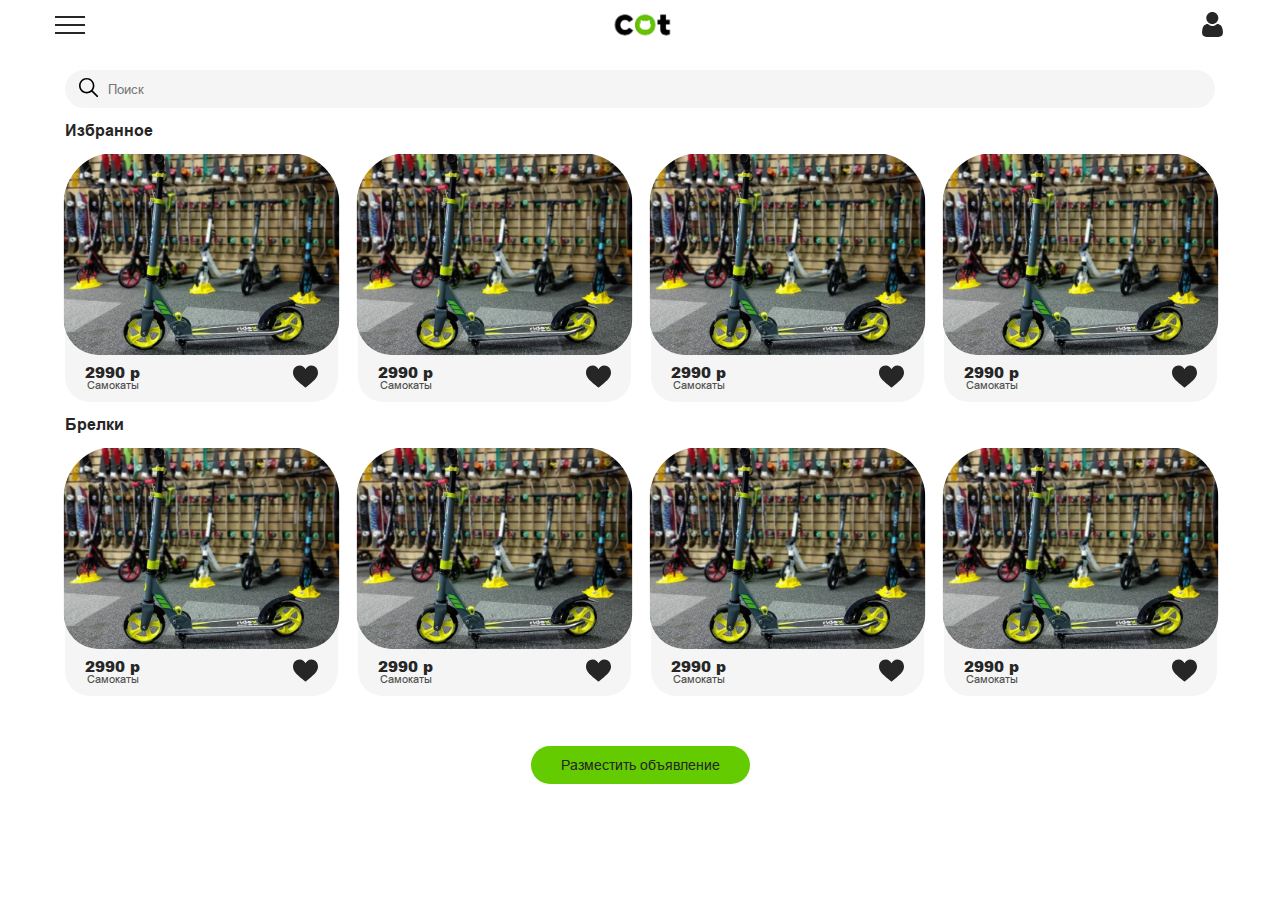
==== commit 9628e580: "bugs" ====
--- a/products.html
+++ b/products.html
@@ -167,13 +167,9 @@
          </nav>
       </div>
 
-<<<<<<< HEAD
       <a href="/cot/" class="header__logo"
          ><picture><source srcset="./img/logo.webp" type="image/webp"><img src="./img/logo.png" alt="" /></picture>
       </a>
-=======
-      <a href="/cot/" class="header__logo"><picture><source srcset="./img/logo.webp" type="image/webp"><img src="./img/logo.png" alt="" /></picture> </a>
->>>>>>> b53482362ee9ed5b7cde7832494dd23fc60094b0
 
       <a href="./login.html" class="header__login login-header">
          <div class="login-header__icon">
